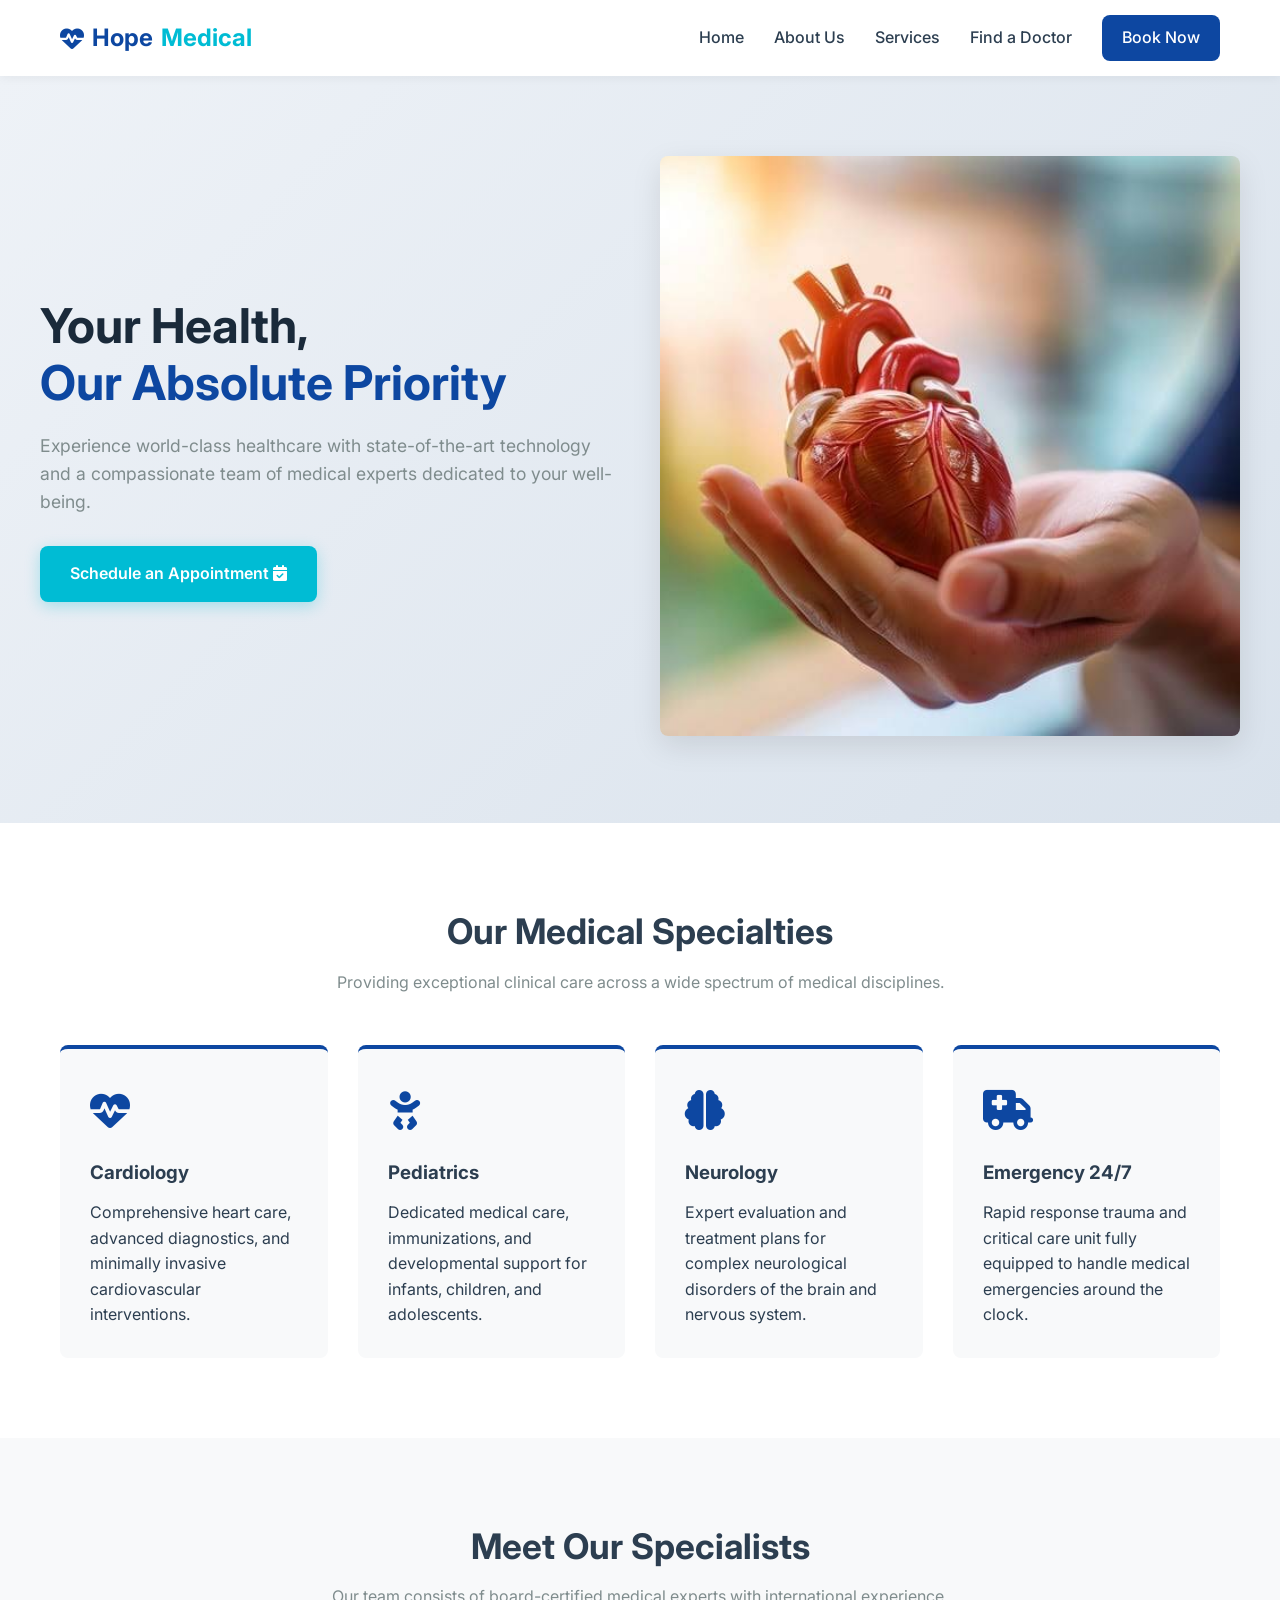
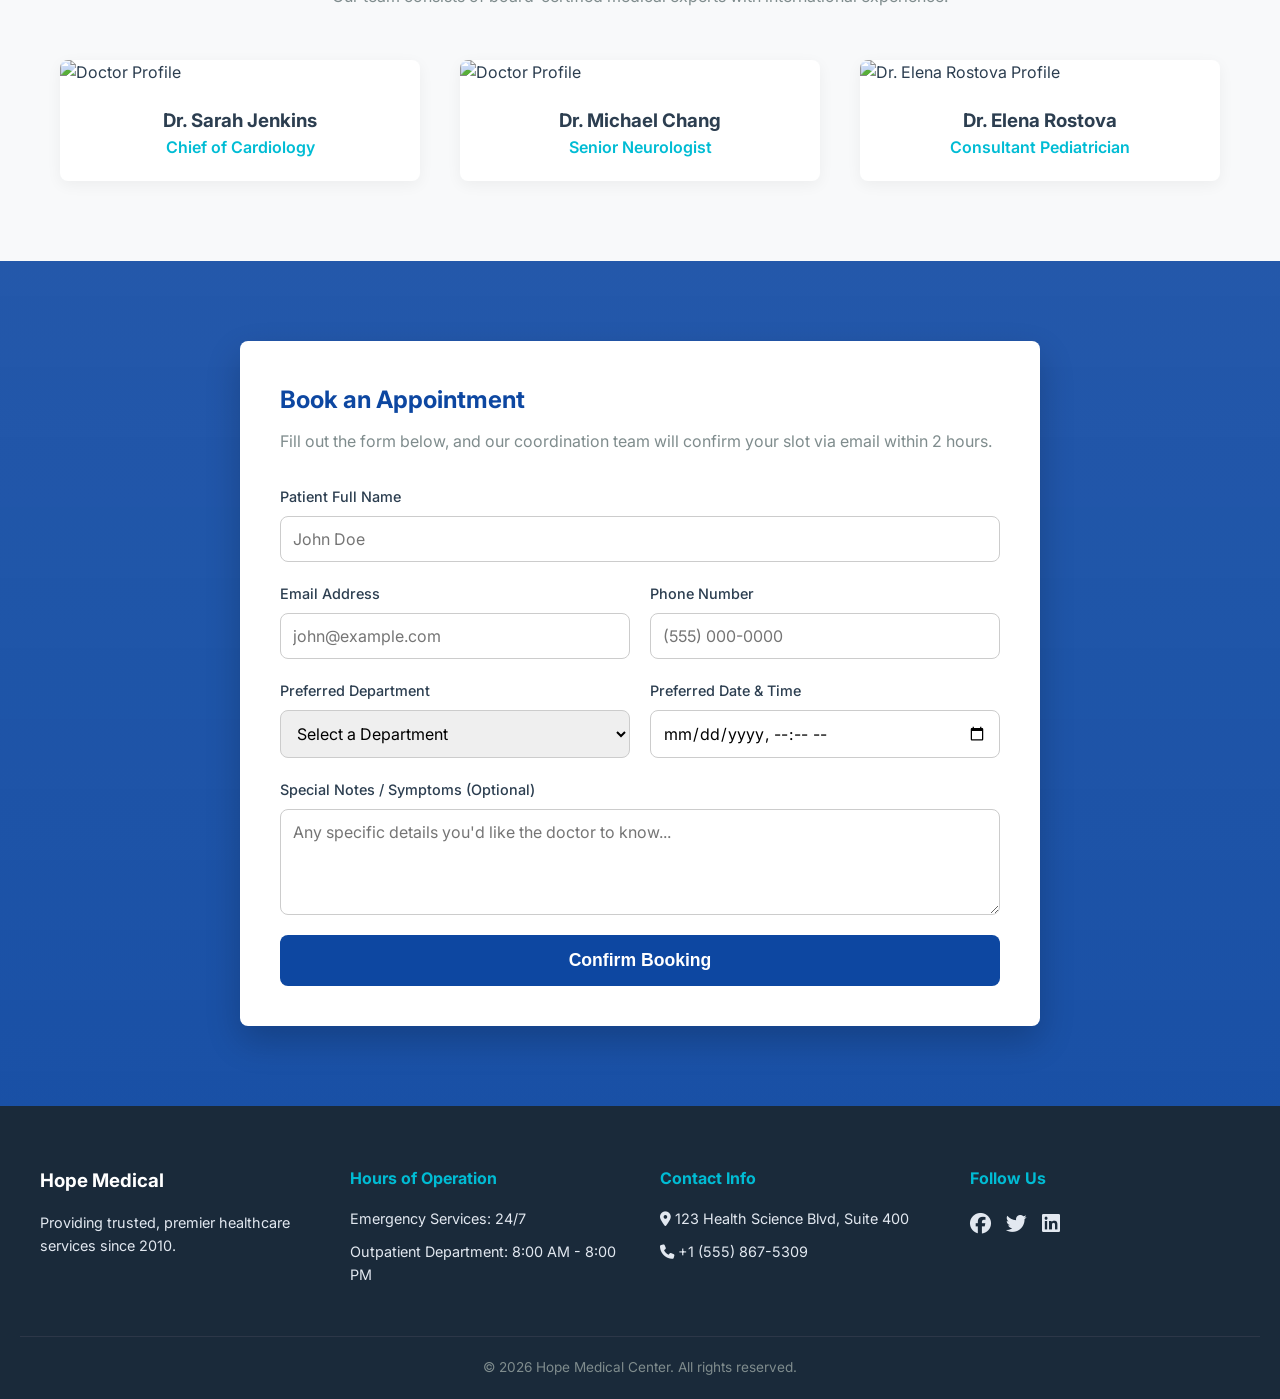
==== index.html @ db43ab4e "Initial commit of medical website" ====
<!DOCTYPE html>
<html lang="en">
<head>
    <meta charset="UTF-8">
    <meta name="viewport" content="width=device-width, initial-scale=1.0">
    <title>Hope Medical Center | Your Health, Our Priority</title>
    <link href="https://fonts.googleapis.com/css2?family=Inter:wght@300;400;500;600;700&display=swap" rel="stylesheet">
    <link rel="stylesheet" href="https://cdnjs.cloudflare.com/ajax/libs/font-awesome/6.4.0/css/all.min.css">
    <link rel="stylesheet" href="style.css">
</head>
<body>

    <header class="navbar">
        <div class="nav-container">
            <a href="#home" class="logo">
                <i class="fa-solid fa-heart-pulse"></i> Hope<span>Medical</span>
            </a>
            <nav class="nav-links">
                <a href="#home">Home</a>
                <a href="about.html">About Us</a>
                <a href="#services">Services</a>
                <a href="#doctors">Find a Doctor</a>
                <a href="#appointment" class="btn-cta">Book Now</a>
            </nav>
        </div>
    </header>

    <section id="home" class="hero">
        <div class="hero-container">
            <div class="hero-content">
                <h1>Your Health, <br><span>Our Absolute Priority</span></h1>
                <p>Experience world-class healthcare with state-of-the-art technology and a compassionate team of medical experts dedicated to your well-being.</p>
                <a href="#appointment" class="btn-primary">Schedule an Appointment <i class="fa-solid fa-calendar-check"></i></a>
            </div>
            <div class="hero-image">
                <img src="heart.jpg" alt="Cardiology and Heart Care">
            </div>
        </div>
    </section>

    

    <section id="services" class="services">
        <div class="container">
            <h2 class="section-title">Our Medical Specialties</h2>
            <p class="section-subtitle">Providing exceptional clinical care across a wide spectrum of medical disciplines.</p>
            
            <div class="services-grid">
                <div class="service-card">
                    <div class="service-icon"><i class="fa-solid fa-heart-pulse"></i></div>
                    <h3>Cardiology</h3>
                    <p>Comprehensive heart care, advanced diagnostics, and minimally invasive cardiovascular interventions.</p>
                </div>
                <div class="service-card">
                    <div class="service-icon"><i class="fa-solid fa-baby"></i></div>
                    <h3>Pediatrics</h3>
                    <p>Dedicated medical care, immunizations, and developmental support for infants, children, and adolescents.</p>
                </div>
                <div class="service-card">
                    <div class="service-icon"><i class="fa-solid fa-brain"></i></div>
                    <h3>Neurology</h3>
                    <p>Expert evaluation and treatment plans for complex neurological disorders of the brain and nervous system.</p>
                </div>
                <div class="service-card">
                    <div class="service-icon"><i class="fa-solid fa-truck-medical"></i></div>
                    <h3>Emergency 24/7</h3>
                    <p>Rapid response trauma and critical care unit fully equipped to handle medical emergencies around the clock.</p>
                </div>
            </div>
        </div>
    </section>

    <section id="doctors" class="doctors">
        <div class="container">
            <h2 class="section-title">Meet Our Specialists</h2>
            <p class="section-subtitle">Our team consists of board-certified medical experts with international experience.</p>
            
            <div class="doctors-grid">
                <div class="doctor-card">
                    <img src="https://images.unsplash.com/photo-1559839734-2b71ea197ec2?auto=format&fit=crop&q=80&w=400&h=400" alt="Doctor Profile">
                    <div class="doctor-info">
                        <h3>Dr. Sarah Jenkins</h3>
                        <p class="specialty">Chief of Cardiology</p>
                    </div>
                </div>
                <div class="doctor-card">
                    <img src="https://images.unsplash.com/photo-1622253692010-333f2da6031d?auto=format&fit=crop&q=80&w=400&h=400" alt="Doctor Profile">
                    <div class="doctor-info">
                        <h3>Dr. Michael Chang</h3>
                        <p class="specialty">Senior Neurologist</p>
                    </div>
                </div>
                <div class="doctor-card">
                    <img src="https://encrypted-tbn3.gstatic.com/licensed-image?q=tbn:ANd9GcRLKQfFSZ0WMHMOWKu8yEuGex1P6QMf4wgUwu-ZtR9KSmlp6jpmRATV374NBruGkBNBkhmaoistA1b6V3A" alt="Dr. Elena Rostova Profile">
                    <div class="doctor-info">
                        <h3>Dr. Elena Rostova</h3>
                        <p class="specialty">Consultant Pediatrician</p>
                    </div>
                </div>
            </div>
        </div>
    </section>

    <section id="appointment" class="appointment">
        <div class="appointment-container">
            <div class="appointment-form-wrapper">
                <h2>Book an Appointment</h2>
                <p>Fill out the form below, and our coordination team will confirm your slot via email within 2 hours.</p>
                
                <form id="bookingForm">
                    <div class="form-group">
                        <label for="fullName">Patient Full Name</label>
                        <input type="text" id="fullName" name="fullName" placeholder="John Doe" required>
                    </div>
                    
                    <div class="form-row">
                        <div class="form-group">
                            <label for="email">Email Address</label>
                            <input type="email" id="email" name="email" placeholder="john@example.com" required>
                        </div>
                        <div class="form-group">
                            <label for="phone">Phone Number</label>
                            <input type="tel" id="phone" name="phone" placeholder="(555) 000-0000" required>
                        </div>
                    </div>
                    
                    <div class="form-row">
                        <div class="form-group">
                            <label for="department">Preferred Department</label>
                            <select id="department" name="department" required>
                                <option value="" disabled selected>Select a Department</option>
                                <option value="Cardiology">Cardiology</option>
                                <option value="Pediatrics">Pediatrics</option>
                                <option value="Neurology">Neurology</option>
                                <option value="Emergency">Emergency 24/7 Consultation</option>
                            </select>
                        </div>
                        <div class="form-group">
                            <label for="dateTime">Preferred Date & Time</label>
                            <input type="datetime-local" id="dateTime" name="dateTime" required>
                        </div>
                    </div>
                    
                    <div class="form-group">
                        <label for="notes">Special Notes / Symptoms (Optional)</label>
                        <textarea id="notes" name="notes" rows="4" placeholder="Any specific details you'd like the doctor to know..."></textarea>
                    </div>
                    
                    <button type="submit" class="btn-submit" id="submitBtn">
                        <span class="btn-text">Confirm Booking</span>
                        <span class="spinner hidden"><i class="fa-solid fa-spinner fa-spin"></i> Processing...</span>
                    </button>
                </form>
                
                <div id="successMessage" class="alert success hidden">
                    <i class="fa-solid fa-circle-check"></i> Booking Successful! Your appointment has been secured.
                </div>
                <div id="errorMessage" class="alert error hidden">
                    <i class="fa-solid fa-circle-exclamation"></i> Something went wrong. Please try again or call us directly.
                </div>
            </div>
        </div>
    </section>

    <footer class="footer">
        <div class="footer-container">
            <div class="footer-col">
                <h3>Hope Medical</h3>
                <p>Providing trusted, premier healthcare services since 2010.</p>
            </div>
            <div class="footer-col">
                <h4>Hours of Operation</h4>
                <p>Emergency Services: 24/7</p>
                <p>Outpatient Department: 8:00 AM - 8:00 PM</p>
            </div>
            <div class="footer-col">
                <h4>Contact Info</h4>
                <p><i class="fa-solid fa-location-dot"></i> 123 Health Science Blvd, Suite 400</p>
                <p><i class="fa-solid fa-phone"></i> +1 (555) 867-5309</p>
            </div>
            <div class="footer-col">
                <h4>Follow Us</h4>
                <div class="socials">
                    <a href="#"><i class="fa-brands fa-facebook"></i></a>
                    <a href="#"><i class="fa-brands fa-twitter"></i></a>
                    <a href="#"><i class="fa-brands fa-linkedin"></i></a>
                </div>
            </div>
        </div>
        <div class="footer-bottom">
            <p>&copy; 2026 Hope Medical Center. All rights reserved.</p>
        </div>
    </footer>

    <script>
        // Replace this URL with your deployed Google Apps Script Web App URL
        const WEB_APP_URL = "https://script.google.com/macros/s/AKfycbzjZhb2TAr_Q1tteRezOeLNO8Kb5Zz709ZYgqhEdOwvBIwjL68e5FeNcfcDQ6vC7_Fp/exec"
        document.getElementById('bookingForm').addEventListener('submit', function(e) {
            e.preventDefault();
            
            const form = this;
            const submitBtn = document.getElementById('submitBtn');
            const btnText = submitBtn.querySelector('.btn-text');
            const spinner = submitBtn.querySelector('.spinner');
            const successAlert = document.getElementById('successMessage');
            const errorAlert = document.getElementById('errorMessage');

            // Reset alerts
            successAlert.classList.add('hidden');
            errorAlert.classList.add('hidden');

            // UI Loading State
            submitBtn.disabled = true;
            btnText.classList.add('hidden');
            spinner.classList.remove('hidden');

            // Gather standard form data
            const formData = new FormData(form);

            // Send standard POST request to Google Apps Script Web App
            fetch(WEB_APP_URL, {
                method: 'POST',
                body: formData
            })
            .then(response => response.json())
            .then(data => {
                if(data.status === 'success') {
                    successAlert.classList.remove('hidden');
                    form.reset();
                } else {
                    errorAlert.classList.remove('hidden');
                    console.error('Server error:', data.message);
                }
            })
            .catch(error => {
                errorAlert.classList.remove('hidden');
                console.error('Network error:', error);
            })
            .finally(() => {
                // Restore UI Button State
                submitBtn.disabled = false;
                btnText.classList.remove('hidden');
                spinner.classList.add('hidden');
            });
        });
    </script>
</body>
</html>
---- style.css ----
/* --- Global Styles & Variables --- */
:root {
    --primary-color: #0d47a1;
    --primary-light: #1565c0;
    --secondary-color: #00bcd4;
    --text-dark: #2c3e50;
    --text-light: #7f8c8d;
    --bg-light: #f8f9fa;
    --white: #ffffff;
    --success: #2ecc71;
    --error: #e74c3c;
    --border-radius: 8px;
    --transition: all 0.3s ease;
}

* {
    margin: 0;
    padding: 0;
    box-sizing: border-box;
}

html {
    scroll-behavior: smooth;
    font-family: 'Inter', sans-serif;
    color: var(--text-dark);
    background-color: var(--bg-light);
}

body {
    line-height: 1.6;
}

.container {
    max-width: 1200px;
    margin: 0 auto;
    padding: 80px 20px;
}

/* --- Navigation Bar --- */
.navbar {
    background-color: var(--white);
    box-shadow: 0 2px 10px rgba(0,0,0,0.05);
    position: sticky;
    top: 0;
    z-index: 1000;
}

.nav-container {
    max-width: 1200px;
    margin: 0 auto;
    padding: 15px 20px;
    display: flex;
    justify-content: space-between;
    align-items: center;
}

.logo {
    font-size: 1.5rem;
    font-weight: 700;
    color: var(--primary-color);
    text-decoration: none;
    display: flex;
    align-items: center;
    gap: 8px;
}

.logo span {
    color: var(--secondary-color);
}

.nav-links {
    display: flex;
    align-items: center;
    gap: 30px;
}

.nav-links a {
    text-decoration: none;
    color: var(--text-dark);
    font-weight: 500;
    transition: var(--transition);
}

.nav-links a:hover {
    color: var(--primary-color);
}

.btn-cta {
    background-color: var(--primary-color);
    color: var(--white) !important;
    padding: 10px 20px;
    border-radius: var(--border-radius);
}

.btn-cta:hover {
    background-color: var(--primary-light);
}

/* --- Hero Section --- */
.hero {
    background: linear-gradient(135deg, #eef2f7 0%, #d9e2ec 100%);
    padding: 80px 20px;
}

.hero-container {
    max-width: 1200px;
    margin: 0 auto;
    display: grid;
    grid-template-columns: 1fr 1fr;
    align-items: center;
    gap: 40px;
}

.hero-content h1 {
    font-size: 3rem;
    line-height: 1.2;
    margin-bottom: 20px;
    color: #1a2a3a;
}

.hero-content h1 span {
    color: var(--primary-color);
}

.hero-content p {
    font-size: 1.1rem;
    color: var(--text-light);
    margin-bottom: 30px;
}

.btn-primary {
    display: inline-block;
    background-color: var(--secondary-color);
    color: var(--white);
    text-decoration: none;
    padding: 15px 30px;
    border-radius: var(--border-radius);
    font-weight: 600;
    box-shadow: 0 4px 15px rgba(0, 188, 212, 0.3);
    transition: var(--transition);
}

.btn-primary:hover {
    background-color: #00acc1;
    transform: translateY(-2px);
}

.hero-image img {
    width: 100%;
    border-radius: var(--border-radius);
    box-shadow: 0 10px 30px rgba(0,0,0,0.1);
}

/* --- Section Formatting Headers --- */
.section-title {
    text-align: center;
    font-size: 2.2rem;
    margin-bottom: 10px;
}

.section-subtitle {
    text-align: center;
    color: var(--text-light);
    margin-bottom: 50px;
}

/* --- Services Grid --- */
.services { background-color: var(--white); }

.services-grid {
    display: grid;
    grid-template-columns: repeat(auto-fit, minmax(250px, 1fr));
    gap: 30px;
}

.service-card {
    background: var(--bg-light);
    padding: 30px;
    border-radius: var(--border-radius);
    border-top: 4px solid var(--primary-color);
    transition: var(--transition);
}

.service-card:hover {
    transform: translateY(-5px);
    box-shadow: 0 10px 20px rgba(0,0,0,0.05);
}

.service-icon {
    font-size: 2.5rem;
    color: var(--primary-color);
    margin-bottom: 15px;
}

.service-card h3 { margin-bottom: 12px; }

/* --- Doctors Section --- */
.doctors-grid {
    display: grid;
    grid-template-columns: repeat(auto-fit, minmax(280px, 1fr));
    gap: 40px;
}

.doctor-card {
    background: var(--white);
    border-radius: var(--border-radius);
    overflow: hidden;
    box-shadow: 0 4px 15px rgba(0,0,0,0.05);
    transition: var(--transition);
}

.doctor-card:hover { transform: translateY(-5px); }

.doctor-card img {
    width: 100%;
    height: 650px;
    object-fit: cover;
}

.doctor-info { padding: 20px; text-align: center; }
.doctor-info .specialty { color: var(--secondary-color); font-weight: 600; }

/* --- Appointment Section & Form --- */
.appointment {
    background: linear-gradient(rgba(13, 71, 161, 0.9), rgba(13, 71, 161, 0.95)), 
                url('https://images.unsplash.com/photo-1519494026892-80bbd2d6fd0d?auto=format&fit=crop&q=80&w=1200') center/cover;
    padding: 80px 20px;
}

.appointment-container {
    max-width: 800px;
    margin: 0 auto;
}

.appointment-form-wrapper {
    background: var(--white);
    padding: 40px;
    border-radius: var(--border-radius);
    box-shadow: 0 15px 35px rgba(0,0,0,0.2);
}

.appointment-form-wrapper h2 { margin-bottom: 10px; color: var(--primary-color); }
.appointment-form-wrapper p { margin-bottom: 30px; color: var(--text-light); }

.form-group {
    margin-bottom: 20px;
    display: flex;
    flex-direction: column;
}

.form-row {
    display: grid;
    grid-template-columns: 1fr 1fr;
    gap: 20px;
}

label {
    font-weight: 500;
    margin-bottom: 8px;
    font-size: 0.9rem;
}

input, select, textarea {
    padding: 12px;
    border: 1px solid #ccc;
    border-radius: var(--border-radius);
    font-family: inherit;
    font-size: 1rem;
    transition: var(--transition);
}

input:focus, select:focus, textarea:focus {
    outline: none;
    border-color: var(--primary-color);
    box-shadow: 0 0 0 3px rgba(13, 71, 161, 0.15);
}

.btn-submit {
    width: 100%;
    background-color: var(--primary-color);
    color: var(--white);
    border: none;
    padding: 15px;
    font-size: 1.1rem;
    font-weight: 600;
    border-radius: var(--border-radius);
    cursor: pointer;
    transition: var(--transition);
}

.btn-submit:hover { background-color: var(--primary-light); }
.btn-submit:disabled { background-color: #a5b4fc; cursor: not-allowed; }

/* Alerts and Utility classes */
.hidden { display: none !important; }
.alert {
    margin-top: 20px;
    padding: 15px;
    border-radius: var(--border-radius);
    font-weight: 500;
}
.alert.success { background-color: #e8f8f5; color: var(--success); border: 1px solid var(--success); }
.alert.error { background-color: #fce4e4; color: var(--error); border: 1px solid var(--error); }

/* --- Footer --- */
.footer {
    background-color: #1a2a3a;
    color: #e2e8f0;
    padding: 60px 20px 20px 20px;
}

.footer-container {
    max-width: 1200px;
    margin: 0 auto;
    display: grid;
    grid-template-columns: repeat(auto-fit, minmax(200px, 1fr));
    gap: 40px;
    margin-bottom: 40px;
}

.footer-col h3 { color: var(--white); margin-bottom: 15px; }
.footer-col h4 { color: var(--secondary-color); margin-bottom: 15px; }
.footer-col p { font-size: 0.9rem; margin-bottom: 10px; }

.socials { display: flex; gap: 15px; margin-top: 10px; }
.socials a { color: #e2e8f0; font-size: 1.3rem; transition: var(--transition); }
.socials a:hover { color: var(--secondary-color); }

.footer-bottom {
    text-align: center;
    border-top: 1px solid #2d3748;
    padding-top: 20px;
    font-size: 0.85rem;
    color: var(--text-light);
}

/* --- Responsive Adaptations --- */
@media (max-width: 768px) {
    .hero-container, .form-row {
        grid-template-columns: 1fr;
    }
    .nav-links { display: none; } /* Simplified navbar for breakdown demo spacing */
    .hero-content h1 { font-size: 2.2rem; }
}
/* --- About Us Section --- */
.about {
    background-color: var(--white);
    padding: 80px 20px;
}

.about-container {
    max-width: 1200px;
    margin: 0 auto;
    display: grid;
    grid-template-columns: 1fr 1fr;
    gap: 50px;
    align-items: center;
}

.about-image img {
    width: 100%;
    height: 450px;
    object-fit: cover;
    border-radius: var(--border-radius);
    box-shadow: 0 12px 24px rgba(0,0,0,0.08);
}

.about-title {
    font-size: 2.5rem;
    color: var(--primary-color);
    margin-bottom: 15px;
}

.about-lead {
    font-size: 1.1rem;
    color: var(--text-dark);
    margin-bottom: 30px;
    font-weight: 500;
}

.about-meta-grid {
    display: flex;
    flex-direction: column;
    gap: 25px;
}

.meta-item h3 {
    font-size: 1.3rem;
    margin-bottom: 8px;
    display: flex;
    align-items: center;
    gap: 10px;
}

.meta-item h3 i.text-primary { color: var(--primary-color); }
.meta-item h3 i.text-secondary { color: var(--secondary-color); }

.meta-item p {
    color: var(--text-light);
    font-size: 1rem;
}

/* Make sure it scales nicely on phones */
@media (max-width: 768px) {
    .about-container {
        grid-template-columns: 1fr;
        gap: 30px;
    }
    .about-image img {
        height: 300px;
    }
}

/* --- Dedicated About Page Layout --- */
.about-page-wrapper {
    padding-top: 80px; /* Prevents text from being hidden behind a fixed header */
    background-color: #f8fafc;
    min-height: 100vh;
}

.about-hero {
    background: linear-gradient(135deg, var(--primary-color), #1d4ed8);
    color: white;
    text-align: center;
    padding: 60px 20px;
}

.about-hero h1 { font-size: 2.5rem; margin-bottom: 10px; }

.about-body-container {
    max-width: 1200px;
    margin: 40px auto;
    padding: 0 20px;
    display: grid;
    grid-template-columns: 1fr 1fr;
    gap: 40px;
    align-items: center;
}

.about-image img {
    width: 100%;
    height: 400px;
    object-fit: cover;
    border-radius: var(--border-radius);
    box-shadow: 0 10px 20px rgba(0,0,0,0.05);
}

.about-card {
    background: white;
    padding: 30px;
    border-radius: var(--border-radius);
    margin-bottom: 20px;
    box-shadow: 0 4px 6px rgba(0,0,0,0.02);
    border-left: 5px solid var(--secondary-color);
}

.about-card h2 { color: var(--primary-color); margin-bottom: 12px; }
.about-card p { color: var(--text-dark); line-height: 1.6; }

/* Responsive adjustments */
@media (max-width: 768px) {
    .about-body-container { grid-template-columns: 1fr; }
    .about-image img { height: 250px; }
}
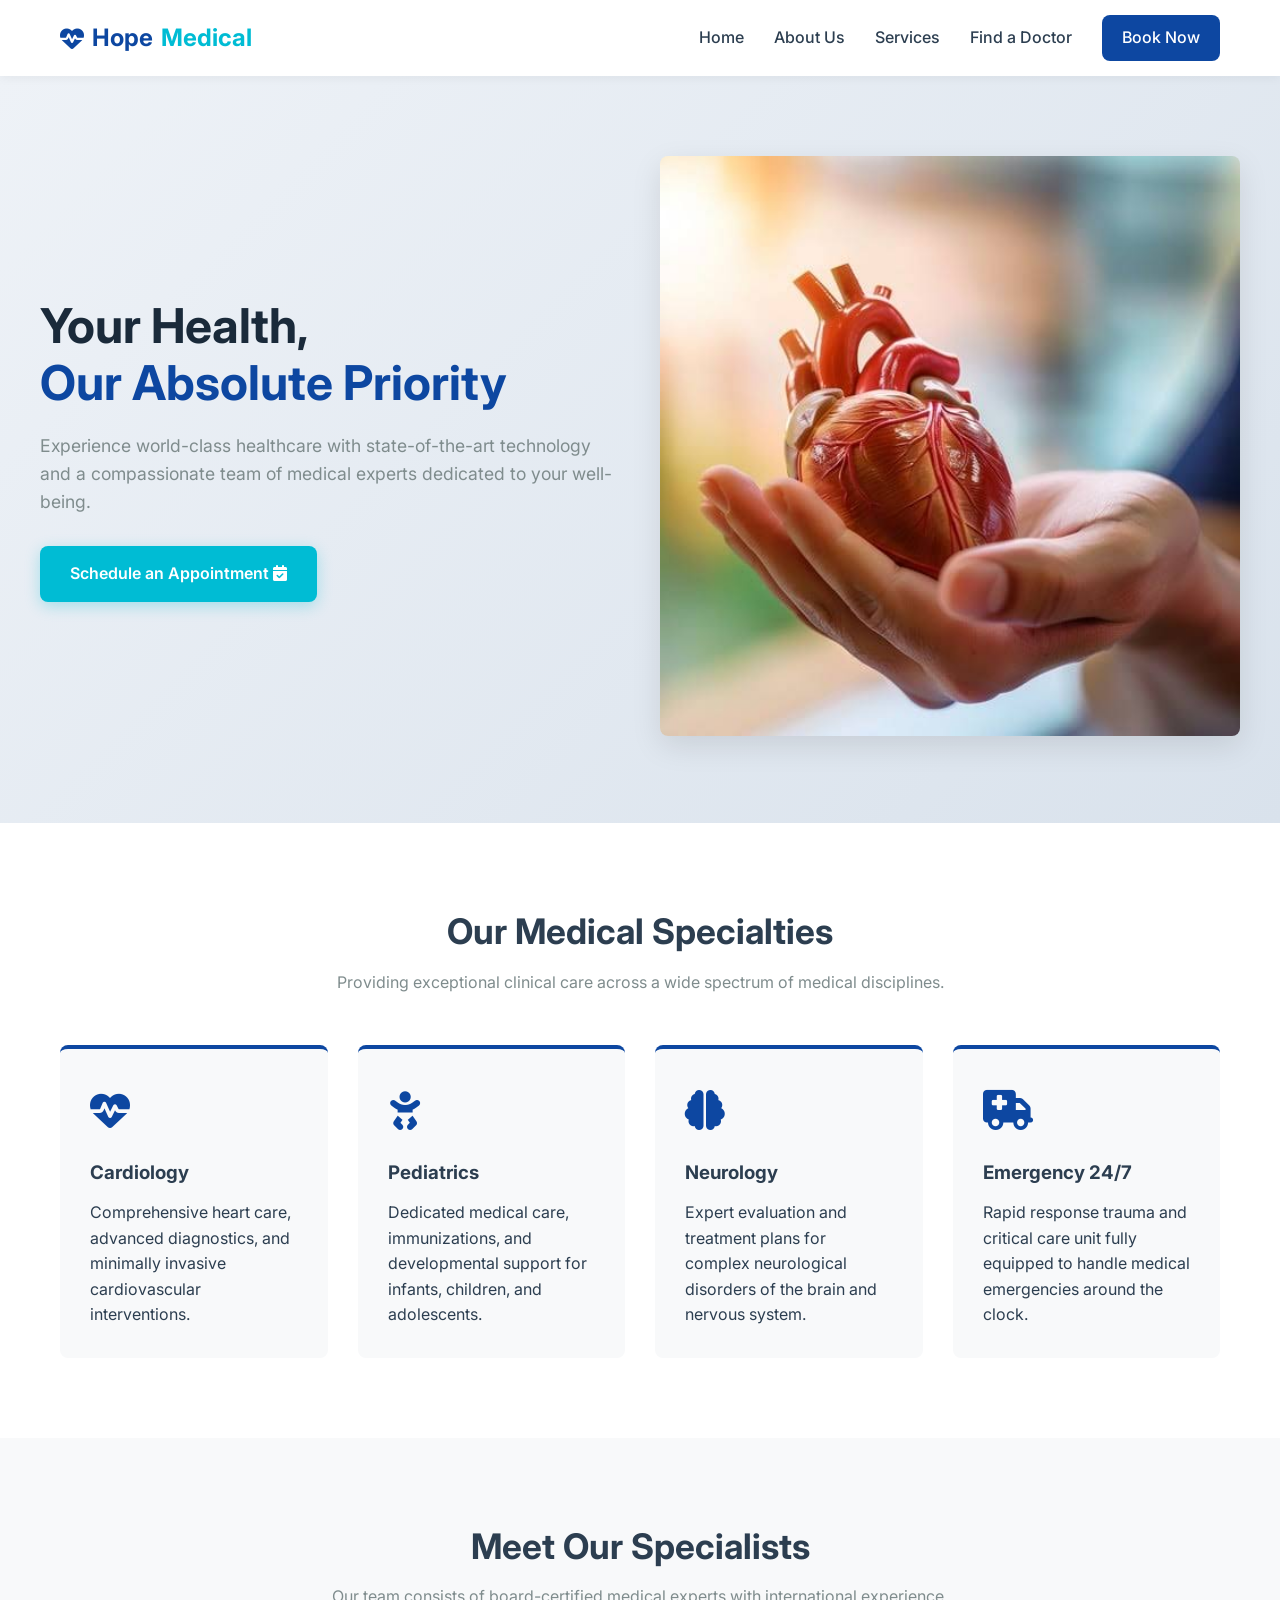
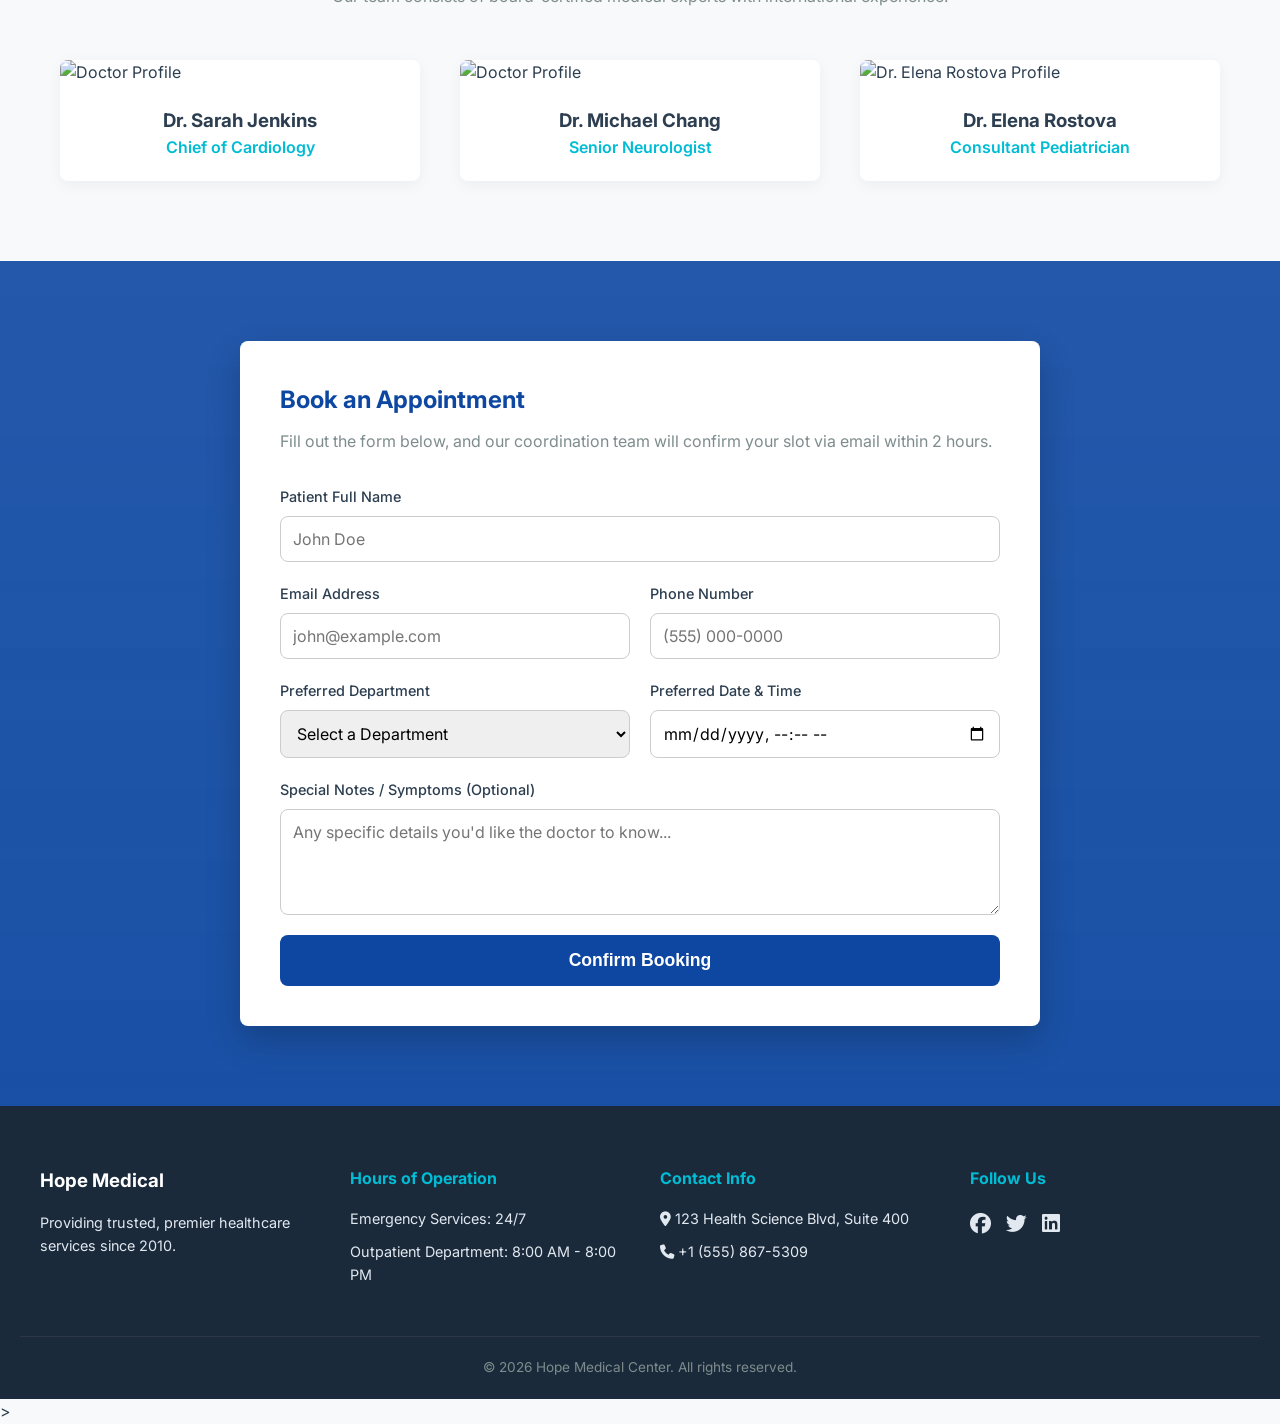
==== commit fc07273d: "Updated Hope Medical Center website" ====
--- a/index.html
+++ b/index.html
@@ -192,57 +192,6 @@
         </div>
     </footer>
 
-    <script>
-        // Replace this URL with your deployed Google Apps Script Web App URL
-        const WEB_APP_URL = "https://script.google.com/macros/s/AKfycbzjZhb2TAr_Q1tteRezOeLNO8Kb5Zz709ZYgqhEdOwvBIwjL68e5FeNcfcDQ6vC7_Fp/exec"
-        document.getElementById('bookingForm').addEventListener('submit', function(e) {
-            e.preventDefault();
-            
-            const form = this;
-            const submitBtn = document.getElementById('submitBtn');
-            const btnText = submitBtn.querySelector('.btn-text');
-            const spinner = submitBtn.querySelector('.spinner');
-            const successAlert = document.getElementById('successMessage');
-            const errorAlert = document.getElementById('errorMessage');
-
-            // Reset alerts
-            successAlert.classList.add('hidden');
-            errorAlert.classList.add('hidden');
-
-            // UI Loading State
-            submitBtn.disabled = true;
-            btnText.classList.add('hidden');
-            spinner.classList.remove('hidden');
-
-            // Gather standard form data
-            const formData = new FormData(form);
-
-            // Send standard POST request to Google Apps Script Web App
-            fetch(WEB_APP_URL, {
-                method: 'POST',
-                body: formData
-            })
-            .then(response => response.json())
-            .then(data => {
-                if(data.status === 'success') {
-                    successAlert.classList.remove('hidden');
-                    form.reset();
-                } else {
-                    errorAlert.classList.remove('hidden');
-                    console.error('Server error:', data.message);
-                }
-            })
-            .catch(error => {
-                errorAlert.classList.remove('hidden');
-                console.error('Network error:', error);
-            })
-            .finally(() => {
-                // Restore UI Button State
-                submitBtn.disabled = false;
-                btnText.classList.remove('hidden');
-                spinner.classList.add('hidden');
-            });
-        });
-    </script>
+    <script src="code.js"></script>
 </body>
-</html>+</html>>
--- a/style.css
+++ b/style.css
@@ -339,6 +339,17 @@
     .hero-container, .form-row {
         grid-template-columns: 1fr;
     }
+    .auth-container {
+        padding: 25px;
+    }
+    .auth-tabs {
+        flex-direction: column;
+        align-items: stretch;
+    }
+    .auth-tab {
+        width: 100%;
+        text-align: center;
+    }
     .nav-links { display: none; } /* Simplified navbar for breakdown demo spacing */
     .hero-content h1 { font-size: 2.2rem; }
 }
